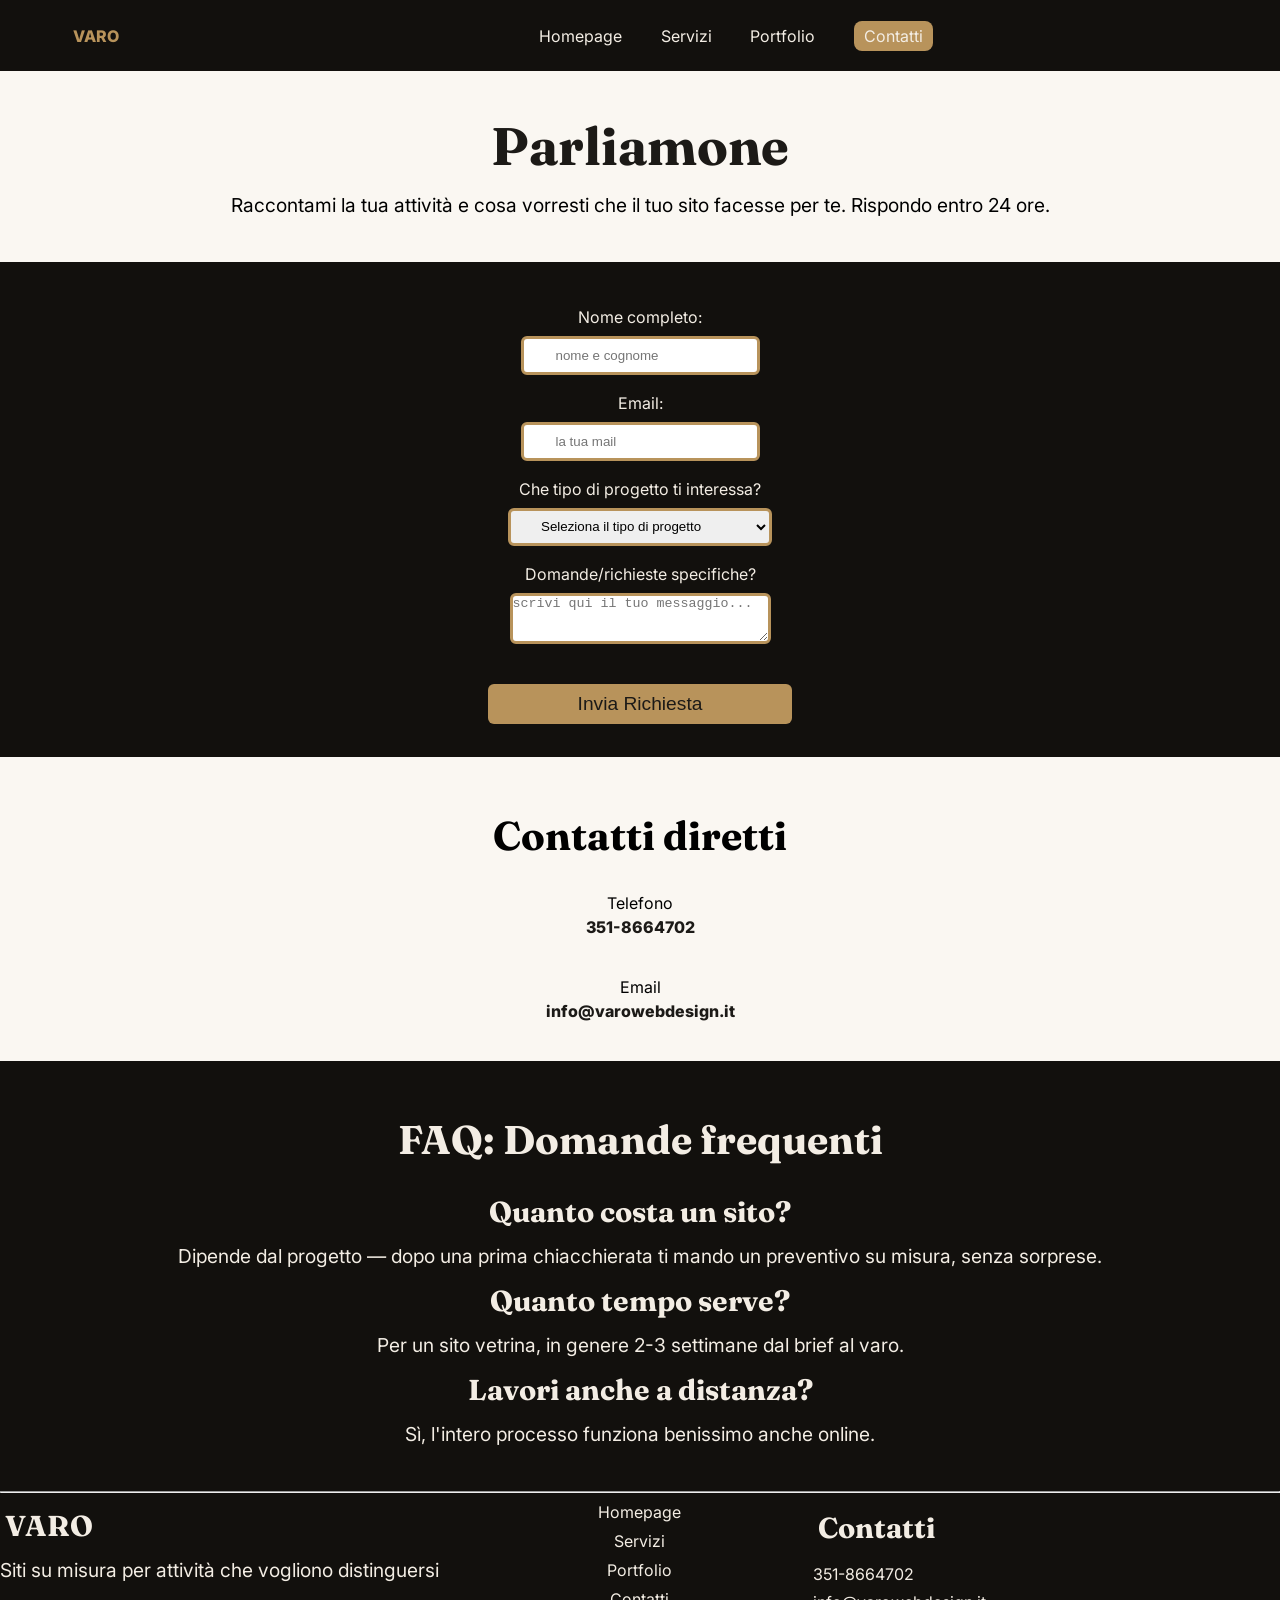
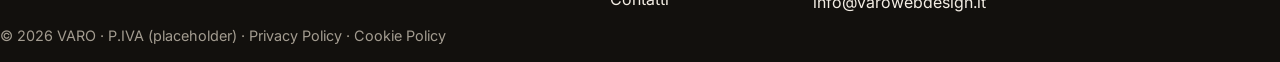
==== contatti.html @ 0bd16f98 "Add files via upload" ====
<!doctype html>
<html lang="it">
  <head>
    <meta charset="UTF-8" />
    <meta name="viewport" content="width=device-width, initial-scale=1.0" />
    <link rel="icon" type="image/png" href="assets/img/varo-favicon.png" />
    <title>Contatti</title>
    <meta
      name="description"
      content="Come contattare VARO per una consulenza gratuita"
    />
    <link rel="stylesheet" href="css/style.css" />

    <link rel="preconnect" href="https://fonts.googleapis.com" />
    <link rel="preconnect" href="https://fonts.gstatic.com" crossorigin />
    <link
      href="https://fonts.googleapis.com/css2?family=Fraunces:ital,opsz,wght@0,9..144,100..900;1,9..144,100..900&display=swap"
      rel="stylesheet"
    />
    <link rel="preconnect" href="https://fonts.googleapis.com" />
    <link rel="preconnect" href="https://fonts.gstatic.com" crossorigin />
    <link
      href="https://fonts.googleapis.com/css2?family=Fraunces:ital,opsz,wght@0,9..144,100..900;1,9..144,100..900&family=Inter:ital,opsz,wght@0,14..32,100..900;1,14..32,100..900&display=swap"
      rel="stylesheet"
    />
  </head>
  <body>
    <header>
      <span class="logo-header">VARO</span>
      <nav>
        <a class="nav-button" href="index.html">Homepage</a>
        <a class="nav-button" href="servizi.html">Servizi</a>
        <a class="nav-button" href="portfolio.html">Portfolio</a>
        <a class="nav-button nav-button-select" href="contatti.html"
          >Contatti</a
        >
      </nav>
    </header>
    <main>
      <section class="titolo">
        <div class="cont-titolo">
          <h1>Parliamone</h1>
          <p class="sottotitolo-contatti">
            Raccontami la tua attività e cosa vorresti che il tuo sito facesse
            per te. Rispondo entro 24 ore.
          </p>
        </div>
      </section>
      <div class="form-container">
        <form>
          <label class="label-nome" for="nome">Nome completo: </label>
          <input
            class="text-input"
            type="text"
            name="nome"
            placeholder="nome e cognome"
            id="nome"
            required
          />
          <label class="label-email" for="email">Email: </label>
          <input
            class="text-input"
            type="email"
            name="email"
            placeholder="la tua mail"
            id="email"
            required
          />
          <label class="label-select" for="select"
            >Che tipo di progetto ti interessa?</label
          >
          <select name="progetto" id="select" required>
            <option value="">Seleziona il tipo di progetto</option>
            <option value="sito-vetrina">Sito Vetrina</option>
            <option value="sistema-prenotazioni">Sistema Prenotazioni</option>
            <option value="manutenzione-aggiornamento">
              Manutenzione & Aggiornamenti
            </option>
            <option value="non-so">Non lo so ancora</option>
          </select>
          <label class="label-domande" for="domande"
            >Domande/richieste specifiche?</label
          >
          <textarea
            id="domande"
            name="domande"
            rows="3"
            cols="30"
            placeholder="scrivi qui il tuo messaggio..."
          ></textarea>
          <button class="bottone-small" id="invia" type="submit">
            Invia Richiesta
          </button>
        </form>
      </div>
      <section class="contatti-diretti">
        <h2>Contatti diretti</h2>
        <div class="contatto-diretto">
          <span>Telefono</span> <br />
          <a class="contatto contatto-chiaro bold" href="tel:+39 35 18664702"
            >351-8664702</a
          >
          <br />
        </div>
        <div class="contatto-diretto">
          <span>Email</span> <br />
          <a
            class="contatto contatto-chiaro bold"
            href="mailto:info@varowebdesign.it"
            >info@varowebdesign.it</a
          >
          <br />
        </div>
      </section>
      <section class="faq">
        <div class="faq-cont">
          <h2>FAQ: Domande frequenti</h2>
          <h3>Quanto costa un sito?</h3>
          <p>
            Dipende dal progetto — dopo una prima chiacchierata ti mando un
            preventivo su misura, senza sorprese.
          </p>
          <h3>Quanto tempo serve?</h3>
          <p>
            Per un sito vetrina, in genere 2-3 settimane dal brief al
            <span>varo</span>.
          </p>
          <h3>Lavori anche a distanza?</h3>
          <p class="last-faq">
            Sì, l'intero processo funziona benissimo anche online.
          </p>
        </div>
      </section>
    </main>

    <hr />

    <footer>
      <div class="footer-item sopra">
        <h3>VARO</h3>
        <p>Siti su misura per attività che vogliono distinguersi</p>
      </div>
      <div class="footer-item sopra ft-nav-container">
        <nav class="footer-nav">
          <a class="ft-nav-element" href="index.html">Homepage</a>
          <a class="ft-nav-element" href="servizi.html">Servizi</a>
          <a class="ft-nav-element" href="portfolio.html">Portfolio</a>
          <a class="ft-nav-element" href="contatti.html">Contatti</a>
        </nav>
      </div>
      <div class="footer-item sopra ft-nav-container">
        <h3>Contatti</h3>
        <a class="contatto" href="tel:+39 35 18664702">351-8664702</a>
        <a class="contatto" href="mailto:info@varowebdesign.it"
          >info@varowebdesign.it</a>
      </div>
      <div class="footer-item sotto">
        <p class="small">
          © 2026 VARO · P.IVA (placeholder) · <a>Privacy Policy</a> ·
          <a>Cookie Policy</a>
        </p>
      </div>
    </footer>
  </body>
</html>
---- css/style.css ----
/*-----RESET COMPLETO-----*/

* {
	box-sizing: border-box;
	padding: 0px;
	margin: 0px;
}

/*-----VARIABILI e FONT-----*/

:root {
	--sfondo-scuro: #12100d;
	--sfondo-chiaro: #faf7f2;
	--testo-chiaro: #f3ede4;
	--testo-scuro: #1c1a17;
	--accento: #b8935b;
	--testo-small: #a39c90;
	--dim-h1: 3.3rem;
	--dim-h2: 2.5rem;
	--dim-h3: 1.8rem;
	--dim-p: 1.2rem;
	--dim-small: 0.9rem;
}

body {
	font-family: 'Inter', sans-serif;
}

main {
	text-align: center;
}

section {
	padding-bottom: 2vh;
}

h1,
h2,
h3 {
	font-family: 'Fraunces', serif;
	padding: 15px 5px;
}

/*-----STILE HEADER-----*/

header {
	background-color: var(--sfondo-scuro);
	color: var(--testo-chiaro);
	min-height: 5vh;
	display: grid;
	grid-template-columns: 15vw 1fr;
	position: sticky;
	top: 0;
}

.logo-header {
	font-weight: 800;
	color: var(--accento);
	display: flex;
	justify-content: center;
	align-items: center;
	padding: 2vw;
}

nav {
	display: flex;
	justify-content: center;
	align-items: center;
	gap: 3vw;
}

.nav-button {
	display: block;
	text-decoration: none;
	color: var(--testo-chiaro);
	font-size: medium;
	transition: all 0.3s ease;
}

.nav-button-select {
	background-color: var(--accento);
	border-radius: 8px;
	padding: 5px 10px;
}

.nav-button:hover {
	transform: scale(1.2);
	transform-origin: center center;
}

/*-----STILE FOOTER-----*/

footer {
	background-color: var(--sfondo-scuro);
	color: var(--testo-chiaro);
	display: grid;
	grid-template-columns: 1fr 0.7fr 1fr;
	grid-template-rows: 1fr 3vh;
	grid-template-areas:
		'sopra sopra sopra'
		'sotto sotto sotto';
	gap: 1vh;
}

.ft-nav-container{
	display:flex;
	flex-direction: column;
	justify-content: center;
}

.footer-nav {
	display: flex;
	flex-direction: column;
	justify-content: center;
	gap: 1vh;
	margin: 1vh 0;
}

.ft-nav-element{
	text-decoration: none;
	color: var(--testo-chiaro);
	transition: all 0.3s ease;
}

.ft-nav-element:hover {
	transform: scale(1.2);
	transform-origin: center center;
}

.sotto {
	background-color: var(--sfondo-scuro);
	min-height: 35px;
	grid-area: sotto;
}

.contatto{
	display: inline-block;
	text-decoration: none;
	color: var(--testo-chiaro);
	padding: 4px 0;
}

/*-----STILE GENERALE-----*/

.small {
	font-size: var(--dim-small);
	color: var(--testo-small);
	text-decoration: none;
}

p {
	font-size: var(--dim-p);
}

li{
	font-size: var(--dim-p);
}

h1 {
	font-size: var(--dim-h1);
	color: var(--testo-scuro)
}

h2 {
	padding-top: 6vh;
	font-size: var(--dim-h2);
	
}

.titolo-accento {
	color: var(--accento);
}

h3 {
	font-size: var(--dim-h3);
	
}

.bold{
	font-weight: 800;
}

.bottone {
	background-color: var(--accento);
	color: var(--testo-scuro);
	border-radius: 6px;
	border: none;
	padding: 2vh 14vw;
	margin: 2.5vh;
	font-size: var(--dim-p);
	transition: all 0.4s ease;
}

.bottone-small {
	background-color: var(--accento);
	color: var(--testo-scuro);
	border-radius: 6px;
	border: none;
	padding: 1vh 7vw;
	margin: 2.5vh;
	font-size: var(--dim-p);
	transition: all 0.4s ease;
}

.bottone-small:hover{
	transform: scale(1.2);
}

.bottone:hover {
	transform: scale(1.15);
}

.bottone-grosso {
	background-color: var(--accento);
	color: var(--testo-scuro);
	border-radius: 12px;
	border: none;
	padding: 25px 40px;
	margin: 25px;
	font-size: 1.5rem;
	transition: all 0.3s ease;
}

.bottone-grosso:hover {
	transform: scale(1.2);
}

/*-----STILE PER SEZIONE-----*/

/*STILE HERO*/

.hero {
	display: flex;
	flex-direction: column;
	align-items: center;
	background-color: var(--sfondo-chiaro);
}

.abbordo {
	max-width: 70vw;
	display: flex;
	flex-direction: column;
	gap: 0.5vh;
}

.titolone{
	padding-top: 18vh;
}

.sottotitolone{
	line-height: 1.4;
	padding-top: 1.2rem;
}

.hero-progetti{
	margin-bottom: 18vh;
}

/*STILE PERCHÉ VARO*/

.perché-varo {
	color: var(--testo-chiaro);
	background-color: var(--sfondo-scuro);
}

.why-blocco{
	display: block;
	padding: 2.5vh;
}

/*STILE COSA FACCIO*/

.cosa-faccio {
	background-color: var(--sfondo-chiaro);
}

.cards {
	max-width: 90vw;
	margin: 0 auto;
	display: grid;
	grid-template-columns: repeat(auto-fit, minmax(300px, 1fr));
	gap: 40px;
}

.card {
	max-width: 60vw;
	padding-bottom: 5px;
	border: 2px solid;
	border-radius: 12px;
	overflow: hidden;
	min-height: 30vh;
	background-color: var(--sfondo-scuro);
	color: var(--testo-chiaro);
	margin: 10px auto;
	transition: all 0.3s ease-out;
}

.card:hover{
	transform: scale(1.1)
}

.card-img {
	display: block;
	max-width: 100%;
	object-fit: contain;
}

/*STILE ALCUNI LAVORI*/

.portfolio-teaser {
	color: var(--testo-chiaro);
	background-color: var(--sfondo-scuro);
}

.cards-teaser{
	display: flex;
	justify-content: space-around;
	margin: 4vh 0;
}

.card-teaser{
	width: 40vw;
	border: 4px solid var(--accento);
	border-radius: 8px;
}

.img-card-teaser{
	width:100%;
}

/*STILE HOMEPAGE CTA*/

.homepage-cta {
	color: var(--testo-scuro);
	background-color: var(--sfondo-chiaro);
}

/*TITOLO SERVIZI*/

.titolo{
	display: flex;
	flex-direction: column;
	justify-content: center;
	align-items: center;
	background-color: var(--sfondo-chiaro);
}

.titolone-servizi{
	max-width: 80vw;
}

/*BLOCCHI VETRINA, PRENOTAZIONI E MANUTENZIONE*/

.blocco-primo{
	display: flex;
	flex-direction: column;
	justify-content: center;
	align-items: center;
	background-color: var(--sfondo-scuro);
	color: var(--testo-chiaro);
}
.blocco-secondo{
	display: flex;
	flex-direction: column;
	justify-content: center;
	align-items: center;
	background-color: var(--sfondo-chiaro);
	color: var(--testo-scuro);
}
.blocco-terzo{
	display: flex;
	flex-direction: column;
	justify-content: center;
	align-items: center;
	background-color: var(--sfondo-scuro);
	color: var(--testo-chiaro);
}

.sottotitolo-servizio{
	margin: 0 10px;
}

.descrizione{
	display: inline-block;
	padding: 2vh;
}

.span-servizi{
	font-weight: 800;
	color: var(--accento);
	font-size: 1.25rem;
}

.cont-img-servizio{
	width: 80vw;
	border: 2px solid var(--accento);
	border-radius: 12px;
}

.img-servizio{
	display: block;
	object-fit: contain;
	width: 100%;
	border-radius: 12px;
}

/*SISTEMAZIONE CTA SERVIZI*/

.servizi-cta{
	background-color: var(--sfondo-scuro);
	color: var(--testo-chiaro);
}

.bottone-chiaro{
	color:var(--testo-chiaro);
}

/*PAGINA PORTFOLIO*/

/*TITOLO*/

.titolone-portfolio{
	margin: 2vh 0;
}

.sottotitolo-portfolio{
	max-width: 90vw;
	margin-bottom: 3vh;
}

/*PROGETTI PORTFOLIO*/

.progetto{
	display: flex;
	flex-direction: column;
	justify-content: center;
	align-items: center;
	background-color: var(--sfondo-scuro);
	color: var(--testo-chiaro)
}

.cont-img-portfolio{
	margin: 3vh 0;
	max-width: 80vw;
	border: 3px solid var(--accento);
	border-radius: 6px;
}

.img-portfolio{
	display: block;
	width:100%;
	border-radius: 2px;
}

.p-portfolio{
	margin: 1vh 4vw;
}

/*CONTATTI*/

.contatti-diretti{
	background-color: var(--sfondo-chiaro);
}

.contatto-chiaro{
	color:var(--testo-scuro)
}

.contatto-diretto{
	display: block;
	padding: 2vh 0;
}
 
.form-container{
	background-color: var(--sfondo-scuro);
	min-height: 55vh;;
}

.cont-titolo{
	padding: 3vh 0;
}

.sottotitolo-contatti{
	max-width: 80vw;
}

form{
	display: flex;
	flex-direction: column;
	justify-content: center;
	align-items: center;
	gap: 1vh;
	background-color: var(--sfondo-scuro);
	color: var(--testo-chiaro)
}

.label-nome{
	display: block;
	margin-top: 5vh;
}

#nome{
	margin-bottom: 1vh;
}

.label-email{
	display: block;
}

#email{
	margin-bottom: 1vh;
}

.label-select{
	display: block;
}

#select{
	margin-bottom: 1vh;
	padding: 0.8vh 2vw;
	border: 3px solid var(--accento);
	border-radius: 6px;
}

.label-domande{
	display: block;
}

#domande{
	display: block;
	resize: vertical;
	margin-bottom: 1vh;
	border: 3px solid var(--accento);
	border-radius: 6px;
}

.text-input{
	padding: 1vh 2.5vw;
	border: 3px solid var(--accento);
	border-radius: 6px;
	transition:all 0.3s ease;
}

.text-input:focus:valid{
	border-color: green;
}

.text-input:focus:invalid{
	border-color:rgb(183, 3, 3);
}

/*SEZIONE FAQ*/

.faq{
	background-color: var(--sfondo-scuro);
	color: var(--testo-chiaro);
	display: flex;
	flex-direction: column;
	justify-content: center;
	align-items: center;
}

.faq-cont{
	max-width: 90vw;
}

.last-faq{
	padding-bottom: 3vh;
}

@media (min-width: 992px){
	.cont-img-portfolio{
		max-width: 40vw;
	}
	
	.cont-img-servizio{
		max-width: 40vw;
	}
}
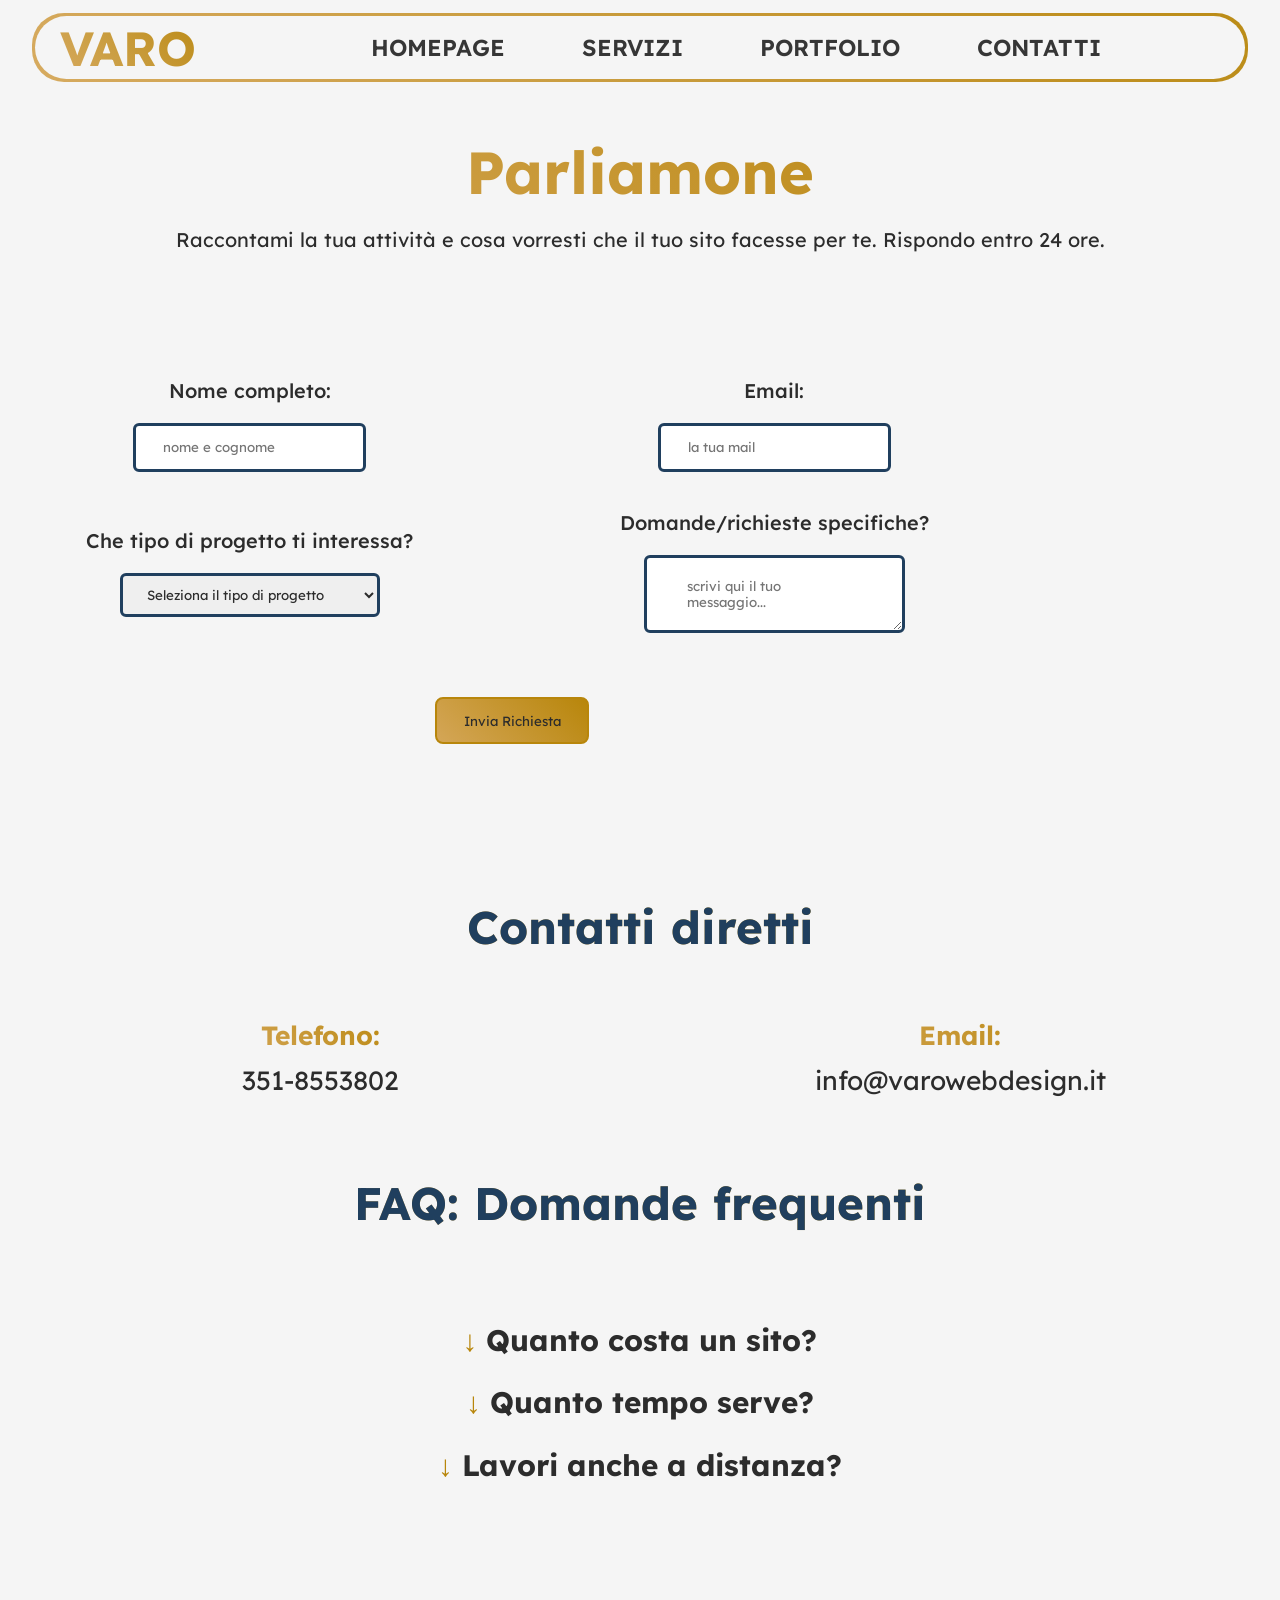
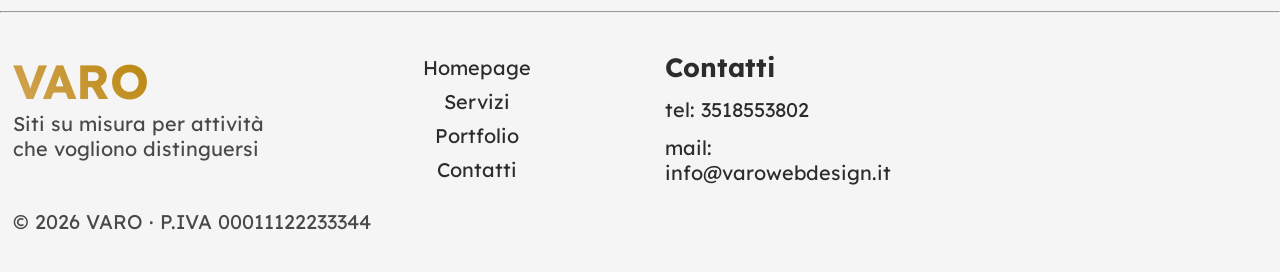
==== commit 322b8c46: "Add files via upload" ====
--- a/contatti.html
+++ b/contatti.html
@@ -3,162 +3,134 @@
   <head>
     <meta charset="UTF-8" />
     <meta name="viewport" content="width=device-width, initial-scale=1.0" />
-    <link rel="icon" type="image/png" href="assets/img/varo-favicon.png" />
-    <title>Contatti</title>
+    <title>VARO WebDesign</title>
     <meta
       name="description"
-      content="Come contattare VARO per una consulenza gratuita"
+      content="Siti su misura per attività che vogliono distinguersi"
     />
+    <link rel="icon" type="image/png" href="assets/img/logo-varo-favicon.png" />
+
     <link rel="stylesheet" href="css/style.css" />
-
-    <link rel="preconnect" href="https://fonts.googleapis.com" />
-    <link rel="preconnect" href="https://fonts.gstatic.com" crossorigin />
-    <link
-      href="https://fonts.googleapis.com/css2?family=Fraunces:ital,opsz,wght@0,9..144,100..900;1,9..144,100..900&display=swap"
-      rel="stylesheet"
-    />
-    <link rel="preconnect" href="https://fonts.googleapis.com" />
-    <link rel="preconnect" href="https://fonts.gstatic.com" crossorigin />
-    <link
-      href="https://fonts.googleapis.com/css2?family=Fraunces:ital,opsz,wght@0,9..144,100..900;1,9..144,100..900&family=Inter:ital,opsz,wght@0,14..32,100..900;1,14..32,100..900&display=swap"
-      rel="stylesheet"
-    />
   </head>
   <body>
     <header>
-      <span class="logo-header">VARO</span>
+      <div class="hd-logo mobile-hidden">
+        <span class="logo">VARO</span>
+      </div>
       <nav>
-        <a class="nav-button" href="index.html">Homepage</a>
-        <a class="nav-button" href="servizi.html">Servizi</a>
-        <a class="nav-button" href="portfolio.html">Portfolio</a>
-        <a class="nav-button nav-button-select" href="contatti.html"
-          >Contatti</a
-        >
+        <ul class="hd-nav">
+          <li class="hd-nav-items mobile-hidden">
+            <a href="index.html">HOMEPAGE</a>
+          </li>
+          <li class="hd-nav-items"><a href="servizi.html">SERVIZI</a></li>
+          <li class="hd-nav-items"><a href="portfolio.html">PORTFOLIO</a></li>
+          <li class="hd-nav-items"><a href="contatti.html">CONTATTI</a></li>
+        </ul>
       </nav>
     </header>
     <main>
-      <section class="titolo">
-        <div class="cont-titolo">
+      <section class="hero-contatti">
+        <div>
           <h1>Parliamone</h1>
-          <p class="sottotitolo-contatti">
+          <p>
             Raccontami la tua attività e cosa vorresti che il tuo sito facesse
             per te. Rispondo entro 24 ore.
           </p>
         </div>
       </section>
-      <div class="form-container">
+      <section class="form">
         <form>
-          <label class="label-nome" for="nome">Nome completo: </label>
-          <input
-            class="text-input"
-            type="text"
-            name="nome"
-            placeholder="nome e cognome"
-            id="nome"
-            required
-          />
-          <label class="label-email" for="email">Email: </label>
-          <input
-            class="text-input"
-            type="email"
-            name="email"
-            placeholder="la tua mail"
-            id="email"
-            required
-          />
-          <label class="label-select" for="select"
-            >Che tipo di progetto ti interessa?</label
-          >
-          <select name="progetto" id="select" required>
-            <option value="">Seleziona il tipo di progetto</option>
-            <option value="sito-vetrina">Sito Vetrina</option>
-            <option value="sistema-prenotazioni">Sistema Prenotazioni</option>
-            <option value="manutenzione-aggiornamento">
-              Manutenzione & Aggiornamenti
-            </option>
-            <option value="non-so">Non lo so ancora</option>
-          </select>
-          <label class="label-domande" for="domande"
-            >Domande/richieste specifiche?</label
-          >
-          <textarea
-            id="domande"
-            name="domande"
-            rows="3"
-            cols="30"
-            placeholder="scrivi qui il tuo messaggio..."
-          ></textarea>
-          <button class="bottone-small" id="invia" type="submit">
-            Invia Richiesta
-          </button>
+          <div>
+            <label for="name">Nome completo:</label> <br />
+            <input type="text" name="name" placeholder="nome e cognome" id="name" /> <br />
+          </div>
+          <div>
+            <label for="email">Email:</label> <br />
+            <input type="email" name="email" placeholder="la tua mail" id="email" /> <br />
+          </div>
+          <div>
+            <label for="tipo-progetto"
+              >Che tipo di progetto ti interessa?</label
+            >
+            <br />
+            <select name="tipo-progetto" id="tipo-progetto">
+              <br />
+              <option value="">Seleziona il tipo di progetto</option>
+              <option value="sito vetrina">Sito Vetrina</option>
+              <option value="sistema prenotazioni">Sistema Prenotazioni</option>
+              <option value="manutenzione">Manutenzione/Aggiornamenti</option>
+              <option value="non so">Non lo so ancora</option>
+            </select>
+          </div>
+          <div>
+            <label for="messaggio">Domande/richieste specifiche?</label> <br />
+            <textarea
+              name="messaggio"
+              id="messaggio"
+              placeholder="scrivi qui il tuo messaggio..."
+            ></textarea>
+            <br />
+          </div>
+          <button class="form-button" type="submit">Invia Richiesta</button>
         </form>
-      </div>
+      </section>
       <section class="contatti-diretti">
-        <h2>Contatti diretti</h2>
-        <div class="contatto-diretto">
-          <span>Telefono</span> <br />
-          <a class="contatto contatto-chiaro bold" href="tel:+39 35 18664702"
-            >351-8664702</a
-          >
-          <br />
+        <h2 class="blue">Contatti diretti</h2>
+        <div>
+        <div>
+          <h3>Telefono:</h3>
+          <a href="tel:3518553802">351-8553802</a>
         </div>
-        <div class="contatto-diretto">
-          <span>Email</span> <br />
-          <a
-            class="contatto contatto-chiaro bold"
-            href="mailto:info@varowebdesign.it"
-            >info@varowebdesign.it</a
-          >
-          <br />
+        <div>
+          <h3>Email:</h3>
+          <a href="mailto:info@varowebdesign.it">info@varowebdesign.it</a>
+        </div>
         </div>
       </section>
       <section class="faq">
-        <div class="faq-cont">
-          <h2>FAQ: Domande frequenti</h2>
-          <h3>Quanto costa un sito?</h3>
+        <h2>FAQ: Domande frequenti</h2>
+        <details>
+          <summary>Quanto costa un sito?</summary>
           <p>
-            Dipende dal progetto — dopo una prima chiacchierata ti mando un
-            preventivo su misura, senza sorprese.
+            Dipende dal progetto - dopo una prima chiacchierata ti mando un
+            preventivo su misura, senza sorprese
           </p>
-          <h3>Quanto tempo serve?</h3>
+        </details>
+        <details>
+          <summary>Quanto tempo serve?</summary>
+          <p>Per un sito vetrina, in genere 1-2 settimane dal brief al varo</p>
+        </details>
+        <details>
+          <summary>Lavori anche a distanza?</summary>
           <p>
-            Per un sito vetrina, in genere 2-3 settimane dal brief al
-            <span>varo</span>.
+            Si, l'intero processo funziona benissimo anche completamente online
           </p>
-          <h3>Lavori anche a distanza?</h3>
-          <p class="last-faq">
-            Sì, l'intero processo funziona benissimo anche online.
-          </p>
-        </div>
+        </details>
       </section>
     </main>
 
     <hr />
 
     <footer>
-      <div class="footer-item sopra">
-        <h3>VARO</h3>
+      <div class="ft-nome">
+        <span class="logo">VARO</span>
         <p>Siti su misura per attività che vogliono distinguersi</p>
       </div>
-      <div class="footer-item sopra ft-nav-container">
-        <nav class="footer-nav">
-          <a class="ft-nav-element" href="index.html">Homepage</a>
-          <a class="ft-nav-element" href="servizi.html">Servizi</a>
-          <a class="ft-nav-element" href="portfolio.html">Portfolio</a>
-          <a class="ft-nav-element" href="contatti.html">Contatti</a>
-        </nav>
+      <nav class="ft-nav">
+        <ul class="ft-nav">
+          <li class="ft-nav-items"><a href="index.html">Homepage</a></li>
+          <li class="ft-nav-items"><a href="servizi.html">Servizi</a></li>
+          <li class="ft-nav-items"><a href="portfolio.html">Portfolio</a></li>
+          <li class="ft-nav-items"><a href="contatti.html">Contatti</a></li>
+        </ul>
+      </nav>
+      <div class="ft-contatti">
+        <h3>Contatti</h3>
+        <a href="tel:+393518553802">tel: 3518553802</a>
+        <a href="mailto:info@varowebdesign.it">mail: info@varowebdesign.it</a>
       </div>
-      <div class="footer-item sopra ft-nav-container">
-        <h3>Contatti</h3>
-        <a class="contatto" href="tel:+39 35 18664702">351-8664702</a>
-        <a class="contatto" href="mailto:info@varowebdesign.it"
-          >info@varowebdesign.it</a>
-      </div>
-      <div class="footer-item sotto">
-        <p class="small">
-          © 2026 VARO · P.IVA (placeholder) · <a>Privacy Policy</a> ·
-          <a>Cookie Policy</a>
-        </p>
+      <div class="copyright">
+        <p>© 2026 VARO · P.IVA 00011122233344</p>
       </div>
     </footer>
   </body>
--- a/css/style.css
+++ b/css/style.css
@@ -1,579 +1,1084 @@
-/*-----RESET COMPLETO-----*/
-
-* {
-	box-sizing: border-box;
-	padding: 0px;
-	margin: 0px;
-}
-
-/*-----VARIABILI e FONT-----*/
-
-:root {
-	--sfondo-scuro: #12100d;
-	--sfondo-chiaro: #faf7f2;
-	--testo-chiaro: #f3ede4;
-	--testo-scuro: #1c1a17;
-	--accento: #b8935b;
-	--testo-small: #a39c90;
-	--dim-h1: 3.3rem;
-	--dim-h2: 2.5rem;
-	--dim-h3: 1.8rem;
-	--dim-p: 1.2rem;
-	--dim-small: 0.9rem;
-}
-
-body {
-	font-family: 'Inter', sans-serif;
-}
-
-main {
-	text-align: center;
-}
-
-section {
-	padding-bottom: 2vh;
-}
-
-h1,
-h2,
-h3 {
-	font-family: 'Fraunces', serif;
-	padding: 15px 5px;
-}
-
-/*-----STILE HEADER-----*/
-
-header {
-	background-color: var(--sfondo-scuro);
-	color: var(--testo-chiaro);
-	min-height: 5vh;
-	display: grid;
-	grid-template-columns: 15vw 1fr;
-	position: sticky;
-	top: 0;
-}
-
-.logo-header {
-	font-weight: 800;
-	color: var(--accento);
-	display: flex;
-	justify-content: center;
-	align-items: center;
-	padding: 2vw;
-}
-
-nav {
-	display: flex;
-	justify-content: center;
-	align-items: center;
-	gap: 3vw;
-}
-
-.nav-button {
-	display: block;
-	text-decoration: none;
-	color: var(--testo-chiaro);
-	font-size: medium;
-	transition: all 0.3s ease;
-}
-
-.nav-button-select {
-	background-color: var(--accento);
-	border-radius: 8px;
-	padding: 5px 10px;
-}
-
-.nav-button:hover {
-	transform: scale(1.2);
-	transform-origin: center center;
-}
-
-/*-----STILE FOOTER-----*/
-
-footer {
-	background-color: var(--sfondo-scuro);
-	color: var(--testo-chiaro);
-	display: grid;
-	grid-template-columns: 1fr 0.7fr 1fr;
-	grid-template-rows: 1fr 3vh;
-	grid-template-areas:
-		'sopra sopra sopra'
-		'sotto sotto sotto';
-	gap: 1vh;
-}
-
-.ft-nav-container{
-	display:flex;
-	flex-direction: column;
-	justify-content: center;
-}
-
-.footer-nav {
-	display: flex;
-	flex-direction: column;
-	justify-content: center;
-	gap: 1vh;
-	margin: 1vh 0;
-}
-
-.ft-nav-element{
-	text-decoration: none;
-	color: var(--testo-chiaro);
-	transition: all 0.3s ease;
-}
-
-.ft-nav-element:hover {
-	transform: scale(1.2);
-	transform-origin: center center;
-}
-
-.sotto {
-	background-color: var(--sfondo-scuro);
-	min-height: 35px;
-	grid-area: sotto;
-}
-
-.contatto{
-	display: inline-block;
-	text-decoration: none;
-	color: var(--testo-chiaro);
-	padding: 4px 0;
-}
-
-/*-----STILE GENERALE-----*/
-
-.small {
-	font-size: var(--dim-small);
-	color: var(--testo-small);
-	text-decoration: none;
-}
-
-p {
-	font-size: var(--dim-p);
-}
-
-li{
-	font-size: var(--dim-p);
-}
-
-h1 {
-	font-size: var(--dim-h1);
-	color: var(--testo-scuro)
-}
-
-h2 {
-	padding-top: 6vh;
-	font-size: var(--dim-h2);
-	
-}
-
-.titolo-accento {
-	color: var(--accento);
-}
-
-h3 {
-	font-size: var(--dim-h3);
-	
-}
-
-.bold{
-	font-weight: 800;
-}
-
-.bottone {
-	background-color: var(--accento);
-	color: var(--testo-scuro);
-	border-radius: 6px;
-	border: none;
-	padding: 2vh 14vw;
-	margin: 2.5vh;
-	font-size: var(--dim-p);
-	transition: all 0.4s ease;
-}
-
-.bottone-small {
-	background-color: var(--accento);
-	color: var(--testo-scuro);
-	border-radius: 6px;
-	border: none;
-	padding: 1vh 7vw;
-	margin: 2.5vh;
-	font-size: var(--dim-p);
-	transition: all 0.4s ease;
-}
-
-.bottone-small:hover{
-	transform: scale(1.2);
-}
-
-.bottone:hover {
-	transform: scale(1.15);
-}
-
-.bottone-grosso {
-	background-color: var(--accento);
-	color: var(--testo-scuro);
-	border-radius: 12px;
-	border: none;
-	padding: 25px 40px;
-	margin: 25px;
-	font-size: 1.5rem;
-	transition: all 0.3s ease;
-}
-
-.bottone-grosso:hover {
-	transform: scale(1.2);
-}
-
-/*-----STILE PER SEZIONE-----*/
-
-/*STILE HERO*/
-
-.hero {
-	display: flex;
-	flex-direction: column;
-	align-items: center;
-	background-color: var(--sfondo-chiaro);
-}
-
-.abbordo {
-	max-width: 70vw;
-	display: flex;
-	flex-direction: column;
-	gap: 0.5vh;
-}
-
-.titolone{
-	padding-top: 18vh;
-}
-
-.sottotitolone{
-	line-height: 1.4;
-	padding-top: 1.2rem;
-}
-
-.hero-progetti{
-	margin-bottom: 18vh;
-}
-
-/*STILE PERCHÉ VARO*/
-
-.perché-varo {
-	color: var(--testo-chiaro);
-	background-color: var(--sfondo-scuro);
-}
-
-.why-blocco{
-	display: block;
-	padding: 2.5vh;
-}
-
-/*STILE COSA FACCIO*/
-
-.cosa-faccio {
-	background-color: var(--sfondo-chiaro);
-}
-
-.cards {
-	max-width: 90vw;
-	margin: 0 auto;
-	display: grid;
-	grid-template-columns: repeat(auto-fit, minmax(300px, 1fr));
-	gap: 40px;
-}
-
-.card {
-	max-width: 60vw;
-	padding-bottom: 5px;
-	border: 2px solid;
-	border-radius: 12px;
-	overflow: hidden;
-	min-height: 30vh;
-	background-color: var(--sfondo-scuro);
-	color: var(--testo-chiaro);
-	margin: 10px auto;
-	transition: all 0.3s ease-out;
-}
-
-.card:hover{
-	transform: scale(1.1)
-}
-
-.card-img {
-	display: block;
-	max-width: 100%;
-	object-fit: contain;
-}
-
-/*STILE ALCUNI LAVORI*/
-
-.portfolio-teaser {
-	color: var(--testo-chiaro);
-	background-color: var(--sfondo-scuro);
-}
-
-.cards-teaser{
-	display: flex;
-	justify-content: space-around;
-	margin: 4vh 0;
-}
-
-.card-teaser{
-	width: 40vw;
-	border: 4px solid var(--accento);
-	border-radius: 8px;
-}
-
-.img-card-teaser{
-	width:100%;
-}
-
-/*STILE HOMEPAGE CTA*/
-
-.homepage-cta {
-	color: var(--testo-scuro);
-	background-color: var(--sfondo-chiaro);
-}
-
-/*TITOLO SERVIZI*/
-
-.titolo{
-	display: flex;
-	flex-direction: column;
-	justify-content: center;
-	align-items: center;
-	background-color: var(--sfondo-chiaro);
-}
-
-.titolone-servizi{
-	max-width: 80vw;
-}
-
-/*BLOCCHI VETRINA, PRENOTAZIONI E MANUTENZIONE*/
-
-.blocco-primo{
-	display: flex;
-	flex-direction: column;
-	justify-content: center;
-	align-items: center;
-	background-color: var(--sfondo-scuro);
-	color: var(--testo-chiaro);
-}
-.blocco-secondo{
-	display: flex;
-	flex-direction: column;
-	justify-content: center;
-	align-items: center;
-	background-color: var(--sfondo-chiaro);
-	color: var(--testo-scuro);
-}
-.blocco-terzo{
-	display: flex;
-	flex-direction: column;
-	justify-content: center;
-	align-items: center;
-	background-color: var(--sfondo-scuro);
-	color: var(--testo-chiaro);
-}
-
-.sottotitolo-servizio{
-	margin: 0 10px;
-}
-
-.descrizione{
-	display: inline-block;
-	padding: 2vh;
-}
-
-.span-servizi{
-	font-weight: 800;
-	color: var(--accento);
-	font-size: 1.25rem;
-}
-
-.cont-img-servizio{
-	width: 80vw;
-	border: 2px solid var(--accento);
-	border-radius: 12px;
-}
-
-.img-servizio{
-	display: block;
-	object-fit: contain;
-	width: 100%;
-	border-radius: 12px;
-}
-
-/*SISTEMAZIONE CTA SERVIZI*/
-
-.servizi-cta{
-	background-color: var(--sfondo-scuro);
-	color: var(--testo-chiaro);
-}
-
-.bottone-chiaro{
-	color:var(--testo-chiaro);
-}
-
-/*PAGINA PORTFOLIO*/
-
-/*TITOLO*/
-
-.titolone-portfolio{
-	margin: 2vh 0;
-}
-
-.sottotitolo-portfolio{
-	max-width: 90vw;
-	margin-bottom: 3vh;
-}
-
-/*PROGETTI PORTFOLIO*/
-
-.progetto{
-	display: flex;
-	flex-direction: column;
-	justify-content: center;
-	align-items: center;
-	background-color: var(--sfondo-scuro);
-	color: var(--testo-chiaro)
-}
-
-.cont-img-portfolio{
-	margin: 3vh 0;
-	max-width: 80vw;
-	border: 3px solid var(--accento);
-	border-radius: 6px;
-}
-
-.img-portfolio{
-	display: block;
-	width:100%;
-	border-radius: 2px;
-}
-
-.p-portfolio{
-	margin: 1vh 4vw;
-}
-
-/*CONTATTI*/
-
-.contatti-diretti{
-	background-color: var(--sfondo-chiaro);
-}
-
-.contatto-chiaro{
-	color:var(--testo-scuro)
-}
-
-.contatto-diretto{
-	display: block;
-	padding: 2vh 0;
-}
- 
-.form-container{
-	background-color: var(--sfondo-scuro);
-	min-height: 55vh;;
-}
-
-.cont-titolo{
-	padding: 3vh 0;
-}
-
-.sottotitolo-contatti{
-	max-width: 80vw;
-}
-
-form{
-	display: flex;
-	flex-direction: column;
-	justify-content: center;
-	align-items: center;
-	gap: 1vh;
-	background-color: var(--sfondo-scuro);
-	color: var(--testo-chiaro)
-}
-
-.label-nome{
-	display: block;
-	margin-top: 5vh;
-}
-
-#nome{
-	margin-bottom: 1vh;
-}
-
-.label-email{
-	display: block;
-}
-
-#email{
-	margin-bottom: 1vh;
-}
-
-.label-select{
-	display: block;
-}
-
-#select{
-	margin-bottom: 1vh;
-	padding: 0.8vh 2vw;
-	border: 3px solid var(--accento);
-	border-radius: 6px;
-}
-
-.label-domande{
-	display: block;
-}
-
-#domande{
-	display: block;
-	resize: vertical;
-	margin-bottom: 1vh;
-	border: 3px solid var(--accento);
-	border-radius: 6px;
-}
-
-.text-input{
-	padding: 1vh 2.5vw;
-	border: 3px solid var(--accento);
-	border-radius: 6px;
-	transition:all 0.3s ease;
-}
-
-.text-input:focus:valid{
-	border-color: green;
-}
-
-.text-input:focus:invalid{
-	border-color:rgb(183, 3, 3);
-}
-
-/*SEZIONE FAQ*/
-
-.faq{
-	background-color: var(--sfondo-scuro);
-	color: var(--testo-chiaro);
-	display: flex;
-	flex-direction: column;
-	justify-content: center;
-	align-items: center;
-}
-
-.faq-cont{
-	max-width: 90vw;
-}
-
-.last-faq{
-	padding-bottom: 3vh;
-}
-
-@media (min-width: 992px){
-	.cont-img-portfolio{
-		max-width: 40vw;
-	}
-	
-	.cont-img-servizio{
-		max-width: 40vw;
-	}
+/*VARIABILI*/
+
+:root{
+    --chiaro: whitesmoke;
+    --blu: #203F5E;
+    --scuro: #2c2c2c;
+    --accento-gr: linear-gradient(45deg, #D4A657, #B8860B);
+    --blu-gr: linear-gradient(to right, #96B3C7, #497295);
+
+    --spazio-s: 0.5rem;
+    --spazio-m: 2rem;
+    --spazio-l: 4rem;
+    --spazio-xl: 6rem;
+
+    --radius: 2rem;
+    --font-p: clamp(0.75rem, 1rem + 0.3vw, 1.5rem);
+    --font-h3: clamp(1rem, 1.25rem + 0.5vw, 2.5rem);
+    --font-h2: clamp(1.5rem, 2.25rem + 0.75vw, 4rem);
+    --font-h1: clamp(1.75rem, 2.75rem + 1.2vw, 5rem)
+}
+
+@font-face {
+    font-family: 'Lexend';
+    src: url(../assets/fonts/Lexend-VariableFont_wght.ttf);
+}
+
+body{
+    font-family: 'Lexend', sans-serif;
+    background-color: var(--chiaro);
+}
+
+/*RESET*/
+
+*, *::after *::before{
+    box-sizing: border-box;
+}
+
+*{
+    box-sizing: border-box;
+    color: var(--scuro);
+    margin: 0;
+    padding: 0;
+}
+
+/*REGOLE BASE GENERALI*/
+
+main{
+    width: 100%;
+}
+
+h1{
+    font-size: var(--font-h1);
+    color: var(--chiaro);
+}
+
+h2{
+    text-align: center;
+    font-size: var(--font-h2);
+    color: transparent;
+    background: var(--accento-gr);
+    background-clip: text;
+    padding: max(5vw, 2rem);
+}
+
+h3{
+    font-size: var(--font-h3);
+}
+
+p{
+    font-size: var(--font-p);
+}
+
+li{
+    font-size: var(--font-p);
+}
+
+a{
+    font-size: var(--font-p);
+    color: var(--scuro);
+    text-decoration: none;
+}
+
+.button{
+    display: inline-block;
+    padding: max(1rem, 1.5vw) max(1.5rem, 2.25vw);
+    background-color: var(--chiaro);
+    border: 1px solid var(--scuro);
+    border-radius: var(--radius);
+    position: relative;
+    z-index: 0;
+    transition: all 0.4s ease;
+    margin-right: 1vw;
+}
+
+.button-blue::after{
+    content: '';
+    position: absolute;
+    inset: 0px;
+    background: var(--blu-gr);
+    border-radius: var(--radius);
+    opacity: 100%;
+    transition: all 0.4s ease;
+    z-index: -1;
+}
+.button-gold::after{
+    content: '';
+    position: absolute;
+    inset: 0px;
+    background: var(--accento-gr);
+    border-radius: var(--radius);
+    opacity: 100%;
+    transition: all 0.4s ease;
+    z-index: -1;
+}
+
+.button-scale:hover{
+    transform: scale(1.1);
+}
+
+ul{
+    list-style-type: none;
+}
+
+.text-gold{
+    color: transparent;
+    background: var(--accento-gr);
+    background-clip: text;
+}
+
+/*MOBILE FIRST*/
+
+.mobile-hidden{
+    display:none;
+}
+
+header{
+    position: fixed;
+    top:max(1vw, 10px);
+    left: 2.5vw;
+    width: 95%;
+    padding: 1rem 0;
+    background: var(--accento-gr);
+    border-radius: var(--radius);
+    overflow: hidden;
+    z-index: 100;
+    opacity: 95%;
+}
+
+header::after{
+    content: '';
+    position: absolute;
+    background: var(--chiaro);
+    border-radius: var(--radius);
+    inset: 3px;
+    z-index: -1;
+    opacity: 100%;
+}
+
+.hd-nav{
+    display: flex;
+    justify-content: center;
+    gap: 3vw;
+}
+
+.hd-nav-items{
+    font-weight: 600;
+    transition: all 0.2s ease;
+}
+
+.hd-nav-items:hover{
+    transform: scale(1.1);
+}
+
+.hd-nav-items > a{
+    transition: inherit;
+}
+
+.hd-nav-items > a:hover{
+    color:transparent;
+    background: var(--accento-gr);
+    background-clip: text;
+}
+
+/*HERO SECTION*/
+
+.hero{
+    border: 2px solid var(--blu);
+    min-height: 100dvh;
+    background-image: linear-gradient(rgba(0, 0, 0, 0.3), rgba(0, 0, 0, 0.3)), url(../assets/img/sfondo-hero.jpg);
+    background-size: cover;
+}
+
+.hero-cont{
+    padding: 1%;
+    position: absolute;
+    top:30vh;
+    display: flex;
+    flex-direction: column;
+    align-items: flex-start;
+    gap: 1.5vh;
+}
+
+.hero-button-cont{
+    display: flex;
+    flex-direction: column;
+    align-items: flex-start;
+    gap: 1.5vh;
+}
+
+.sottotitolo{
+    color: var(--chiaro);
+    opacity: 75%;
+}
+
+/*WHY SECTION*/
+
+.why-cards{
+    display: grid;
+    grid-template-columns: repeat(auto-fit, minmax(20vw, 300px));
+    grid-auto-rows: 1fr;
+    justify-content: center;
+    column-gap: 3vw;
+    row-gap: 2rem;
+    margin: 0 3vw;
+}
+
+.why-card{
+    background: var(--blu-gr);
+    padding: 20px;
+    border-radius: var(--radius);
+    border-top-left-radius: 8px;
+    transition: all 0.3s ease;
+}
+
+.why-card:hover{
+    transform: translate(3px, -8px) scale(1.05);
+    -webkit-box-shadow: -4px 5px 18px 0px rgba(0,0,0,0.75); 
+    box-shadow: -4px 5px 18px 0px rgba(0,0,0,0.75);
+}
+
+/*OFFERTA SECTION*/
+
+.offerta{
+    display: flex;
+    flex-direction: column;
+    align-items: center;
+}
+
+.offerta-cards{
+    padding: 0 3vw;
+    display: grid;
+    grid-template-columns: repeat(2, 1fr);
+    justify-content: center;
+    grid-template-areas: 
+    "vetrina vetrina"
+    "prenotazioni prenotazioni"
+    "manutenzione manutenzione";
+    row-gap: 1rem;
+    column-gap: 1rem;
+}
+
+.offerta-card{
+    width: max(250px, 66vw);
+    height: 200px;
+    border-radius: var(--radius);
+    border-top-left-radius: 8px;
+    padding: max(1rem, 2vw);
+    display: flex;
+    flex-direction: column;
+    justify-content: end;
+    transition: all 0.4s ease;
+}
+
+.offerta-card:hover{
+    transform: translate(3px, -3px) scale(1.02);
+    -webkit-box-shadow: 0px 0px 42px -4px #B8860B; 
+    box-shadow: 0px 0px 42px -4px #B8860B;
+}
+
+.offerta-card > h3{
+    padding-bottom: 5px;
+    color: var(--chiaro);
+}
+
+.offerta-card > p{
+    color: var(--chiaro);
+}
+
+.offerta-card:last-child{
+    margin-bottom: 5vh;
+}
+
+.vetrina-card{
+    background: linear-gradient(to top, rgb(0, 0, 0), rgba(255, 255, 255, 0)), url(../assets/img/sito-vetrina-homepage.jpg);
+    background-size: cover;
+}
+
+.prenotazioni-card{
+    background: linear-gradient(to top, rgb(0, 0, 0), rgba(255, 255, 255, 0)), url(../assets/img/sistema-prenotazioni-homepage.jpg);
+    background-size: cover;
+}
+
+.manutenzione-card{
+    background: linear-gradient(to top, rgb(0, 0, 0), rgba(255, 255, 255, 0)), url(../assets/img/manutenzione-homepage.jpg);
+    background-size: cover;
+}
+
+/*PORTFOLIO SECTION*/
+
+.portfolio{
+    display: flex;
+    flex-direction: column;
+    align-items: center;
+}
+
+.portfolio-cards{
+    width: 90%;
+    display: grid;
+    grid-template-columns: repeat(auto-fit, minmax(280px, 1fr));
+    column-gap: 4vw;
+    row-gap: 10vw;
+    place-items: center;
+    padding-bottom: 7.5vw;
+}
+
+.portfolio-card {
+  width: max(280px, 35vw);
+  height: max(215px, 25vw);
+  background: #497295;
+  background: linear-gradient(47deg, rgba(73, 114, 149, 1) 35%, rgba(184, 134, 11, 1) 65%);
+  transition: all 0.4s;
+  border-radius: 10px;
+  box-shadow: 0px 0px 10px 5px  rgba(0, 0, 0, 0.705);
+  font-size: 30px;
+  font-weight: 900;
+  text-align: center;
+}
+
+.portfolio-card:hover {
+  border-radius: 15px;
+  cursor: pointer;
+  transform: scale(1.05);
+  box-shadow: 0px 0px 10px 5px  rgba(0, 0, 0, 0.705);
+  background: #497295;
+  background: linear-gradient(47deg, rgba(73, 114, 149, 1) 35%, rgba(184, 134, 11, 1) 65%);
+}
+
+.first-content {
+  height: 100%;
+  width: 100%;
+  transition: all 0.4s;
+  display: flex;
+  justify-content: center;
+  align-items: center;
+  opacity: 1;
+  border-radius: 15px;
+}
+
+.first-content > h3{
+    color: var(--chiaro);
+}
+
+.portfolio-card:hover .first-content {
+  height: 0px;
+  opacity: 0;
+}
+
+.second-content {
+  height: 0%;
+  width: 100%;
+  opacity: 0;
+  display: flex;
+  justify-content: center;
+  align-items: center;
+  border-radius: 15px;
+  transition: all 0.4s;
+  font-size: 0px;
+}
+
+.panificio{
+  background: url(../assets/img/panificio.jpg);
+  background-size: cover;
+}
+
+.commercialisti{
+  background: url(../assets/img/commercialisti.jpg);
+  background-size: cover;
+}
+
+.portfolio-card:hover .second-content {
+  opacity: 1;
+  height: 100%;
+  font-size: 1.8rem;
+  transform: rotate(0deg);
+}
+
+.portfolio-card-img{
+    width: 260px;
+}
+
+/*CTA SECTION*/
+
+.cta{
+    display: flex;
+    flex-direction: column;
+    justify-content: center;
+    align-items: center;
+    gap: min(3vw, 1rem);
+    min-height: 80dvh;
+}
+
+.cta-title{
+    font-size: calc(var(--font-h1) + 0.5rem);
+    color: var(--blu);
+    padding-top: 3vw;
+    padding-bottom: 3vw;
+}
+
+.big-button{
+    width: max-content;
+    padding: max(1.5rem, 2vw) max(2.5rem, 3vw);
+    border-radius: 1000px;
+    background-color: var(--chiaro);
+    border: 1px solid var(--scuro);
+    border-radius: var(--radius);
+    position: relative;
+    z-index: 0;
+    transition: all 0.4s ease;
+}
+
+.big-button:hover{
+    transform: scale(1.2);
+    -webkit-box-shadow: 0px 0px 17px 5px rgba(184,134,11,0.8); 
+    box-shadow: 0px 0px 17px 5px rgba(184,134,11,0.8);
+}
+
+/*FOOTER*/
+
+footer{
+    padding: 3vw 0;
+    display:grid;
+    grid-template-columns: repeat(auto-fit, minmax(300px, 1fr));
+    grid-auto-rows: auto;
+    gap: min(1.5rem, 4vw);
+}
+
+footer > *{
+    padding: 0 1vw;;
+}
+
+.ft-nome > p{
+    opacity: 85%;
+}
+
+.ft-nav{
+    display: flex;
+    flex-direction: column;
+    justify-content: center;
+    align-items: start;
+    gap: 0.7vw;
+}
+
+.ft-nav-items{
+    transition: all 0.2s ease;
+}
+
+.ft-nav-items:hover{
+    transform: scale(1.1);
+}
+
+.ft-nav-items > a{
+    transition: all 0.2s ease;
+}
+
+.ft-nav-items > a:hover{
+    color: transparent;
+    background: var(--accento-gr);
+    background-clip: text;
+}
+
+.logo{
+    font-size: 3rem;
+    font-weight: 700;
+    color: transparent;
+    background: var(--accento-gr);
+    background-clip: text;
+    max-width: max-content;
+}
+
+.ft-contatti{
+    display: flex;
+    flex-direction: column;
+    gap: 1vw;
+}
+
+.copyright{
+    grid-column: 1 / -1;
+    opacity: 85%;
+}
+
+/*----------PAGINA SERVIZI----------*/
+
+.hero-servizi{
+    position: relative;
+    min-height: 30dvh;
+    display: flex;
+    justify-content: center;
+    align-items: center;
+    text-align: center;
+}
+
+.hero-servizi > h1{
+    position: absolute;
+    top: 13vh;
+    color: transparent;
+    background: var(--accento-gr);
+    background-clip: text;
+}
+
+.servizio{
+    text-align: start;
+    padding: 2vw 5vw;
+}
+
+.servizio > h2{
+    width: fit-content;
+    max-width: 100%;
+    text-align: left;
+    padding: 10vw 0 0 0;
+    color: var(--blu);
+    transition: all 0.3s ease;
+}
+
+.servizio > h2:hover{
+    color: transparent;
+    background: var(--accento-gr);
+    background-clip: text;
+}
+
+.servizi-cont > div > h3{
+    font-size: calc(var(--font-h3) + 0.2rem);
+}
+
+.servizi-cont > *{
+    margin-bottom: min(3vw, 2rem);
+}
+
+.servizi-cont> div:last-child > *{
+    margin-bottom: min(3vw, 2rem);
+}
+
+img{
+    display: block;
+    width: 100%;
+    border-radius: inherit;
+    position: relative;
+}
+
+.img-cont{
+    width: min(40rem, 80vw);
+    margin: 5vw 0;
+    border-radius: 8px;
+    position: relative;
+    transition: all 0.3s ease;
+}
+
+.img-cont:hover{
+    transform: scale(1.05) translate(5px, -5px);
+    -webkit-box-shadow: 0px 0px 42px -4px #B8860B; 
+    box-shadow: 0px 0px 42px -4px #B8860B;
+}
+
+.servizio > h2:has( + .servizi-cont > div > .img-cont:hover){
+    color: transparent;
+    background: var(--accento-gr);
+    background-clip: text;
+}
+
+.img-cont::after{
+    content: '';
+    position: absolute;
+    inset: -4px;
+    border-radius: 8px;
+    background: var(--accento-gr);
+    z-index: -1;
+}
+
+.minititolo{
+    font-size: calc(var(--font-h3));
+    font-weight: 700;
+    color: transparent;
+    background: var(--accento-gr);
+    background-clip: text;
+    transition: all 0.2s ease;
+}
+
+
+.servizi-cont > div > div > ul{
+    list-style-type: square ;
+    list-style-position: inside;
+}
+
+.come-lavoro > h2{
+    color: var(--blu);
+}
+
+.come-lavoro > div > div{
+    padding: 3vw 2vw;
+}
+
+.blue{
+    color: var(--blu);
+}
+
+.minititolo:hover{
+    color: transparent;
+    background: var(--accento-gr);
+    background-clip: text;
+}
+
+.cta > h2{
+    color: var(--blu);
+}
+
+.cta-reduced{
+    min-height: 60dvh;
+}
+
+/*----------PAGINA PORTFOLIO----------*/
+
+.hero-portfolio{
+    position: relative;
+    min-height: 45dvh;
+    display: flex;
+    justify-content: center;
+    align-items: center;
+    text-align: center;
+}
+
+.hero-portfolio > div{
+    max-width: 95vw;
+    position: absolute;
+    top: 15vh;
+}
+
+.hero-portfolio > div > h1{
+    color: var(--blu);
+    padding-bottom: 2vh;
+}
+
+.portfolio > div:first-child{
+    display: flex;
+    flex-direction: column;
+    align-items: center;
+    padding: 5vh 0 3vh 0;
+}
+
+.portfolio > div > h2{
+    padding: 0;
+}
+
+.sottotitolo-portfolio{
+    opacity: 80%;
+}
+
+.img-cont-portfolio{
+    width: min(80vw, 50rem);
+    margin-bottom: min(3vh, 3rem);
+    border: 4px solid #203F5E;
+    border-radius: 8px;
+    transition: all 0.3s ease;
+}
+
+.img-cont-portfolio:hover{
+    transform: scale(1.05);
+    -webkit-box-shadow: 0px 0px 42px -4px var(--blu); 
+    box-shadow: 0px 0px 42px -4px var(--blu);
+}
+
+.portfolio-p1{
+    margin-left: 3vw;
+    margin-bottom: min(10vw, 3rem);
+    padding: 1vw;
+    border-radius: 5px;
+    place-self: start;
+    width: 75%;
+    background: var(--blu-gr);
+    transition: all 0.3s ease;
+}
+
+.portfolio-p2{
+    margin-right: 3vw;
+    margin-bottom: 3vw;
+    padding: 1vw;
+    border-radius: 5px;
+    place-self: end;
+    width: 75%;
+    background: var(--accento-gr);
+    transition: all 0.3s ease;
+}
+
+.portfolio-span{
+    font-weight: 700;
+}
+
+.portfolio-p1:hover{
+    transform: scale(1.05);
+}
+
+.portfolio-p2:hover{
+    transform: scale(1.05);
+}
+
+/*----------PAGINA CONTATTI----------*/
+
+.hero-contatti{
+    position: relative;
+    min-height: 35dvh;
+    display: flex;
+    justify-content: center;
+    align-items: center;
+    text-align: center;
+}
+
+.hero-contatti > div{
+    max-width: 95vw;
+    position: absolute;
+    top: 15vh;
+}
+
+.hero-contatti > div > h1{
+    color: transparent;
+    background:var(--accento-gr);
+    background-clip: text;
+    padding-bottom: 2vh;
+}
+
+form{
+    display: flex;
+    flex-direction: column;
+    justify-content: center;
+    align-items: center;
+    gap: 2vh;
+    margin: 7vh 5vw;
+}
+
+form > div{
+    display: flex;
+    flex-direction: column;
+    align-items: center;
+}
+
+form > *{
+    width: max-content;
+}
+
+label{
+    text-align: center;
+    display: block;
+    font-size: var(--font-p);
+    font-weight: 500;
+}
+
+input{
+    padding: 1em 2em;
+    font-family: inherit;
+    border: 3px solid #203F5E;
+    border-radius: 6px;
+}
+
+input:focus-visible{
+    border: 3px solid #B8860B;
+    outline: none;
+}
+
+input:invalid{
+    border: 3px solid #b30404;
+    outline: none;
+}
+
+select{
+    padding: 0.75em 1.5em;
+    font-family: inherit;
+    border: 3px solid #203F5E;
+    border-radius: 6px;
+    margin-bottom: 2vh;
+}
+
+select:focus-visible{
+    border: 3px solid #B8860B;
+    outline: none;
+}
+
+textarea{
+    padding: 1.5em 3em;
+    font-family: inherit;
+    border: 3px solid #203F5E;
+    border-radius: 6px;
+    resize: vertical;
+}
+
+textarea:focus-visible{
+    border: 3px solid #B8860B;
+    outline: none;
+}
+
+.form-button{
+    appearance: none;
+    padding: 1em 2em;
+    margin: 2em 0;
+    font-family: inherit;
+    border: 2px solid #B8860B;
+    border-radius: 8px;
+    background: var(--accento-gr);
+    transition: all 0.3s ease;
+    position: relative;
+}
+
+.form-button:hover{
+    transform: scale(1.1);
+    box-shadow: 0px -1px 30px 18px rgba(184,134,11,0.5);
+    -webkit-box-shadow: 0px -1px 30px 18px rgba(184,134,11,0.5);
+    -moz-box-shadow: 0px -1px 30px 18px rgba(184,134,11,0.5);
+}
+
+.contatti-diretti > div{
+    display: grid;
+    grid-template-columns: repeat(auto-fit, minmax(250px, 1fr));
+    place-items: center;
+    text-align: center;
+    row-gap: 2vh;
+}
+
+.contatti-diretti > div > div > h3{
+    color: transparent;
+    background: var(--accento-gr);
+    background-clip: text;
+}
+
+.contatti-diretti > div > div > a{
+    display: block;
+    padding: 1vw;
+    font-size: var(--font-h3);
+}
+
+.faq > h2{
+    color:#203F5E;
+}
+
+.faq{
+    display: flex;
+    flex-direction: column;
+    align-items: center;
+    gap: 2vw;
+    margin-bottom: 10vw;
+}
+
+summary{
+    list-style-type: none;
+    font-size: calc(var(--font-h2) - 1rem);
+    font-weight: 700;
+    position: relative;
+}
+
+details[open] summary{
+    text-align: center;
+    color: transparent;
+    background: var(--accento-gr);
+    background-clip: text;
+}
+
+details > p{
+    text-align: center;
+}
+
+summary::marker{
+    content: '↓ ';
+    color: #B8860B;
+}
+
+/*-----RESPONSIVE DESIGN-----*/
+
+@media (min-width: 425px) {
+    
+    .hd-nav{
+        gap: 6vw;
+    }
+
+}
+
+@media (min-width: 768px) {
+    
+    .hd-nav{
+        gap: 11vw;
+    }
+
+    .hero-cont{
+        top: 40dvh;
+    }
+    
+    .hero-button-cont{
+        display: block;
+    }
+    
+    footer{
+        grid-template-columns: repeat(auto-fit, minmax(500px, 1fr));
+    }
+
+    .hero-servizi > h1{
+        top: 20vh;
+    }
+
+    .hero-portfolio > div{
+        top: 20vh;
+    }
+
+    .portfolio-p-cont{
+        padding-top:7vh;
+        display: flex;
+        align-items: center;
+        gap: 10vh;
+    }
+
+    .portfolio-p1{
+        align-self: center;
+        min-height: 15vh;
+        display: flex;
+        align-items: center;
+        text-align: center;
+    }
+
+    .portfolio-p2{
+        align-self: center;
+        min-height: 15vh;
+        display: flex;
+        align-items: center;
+        text-align: center;
+    }
+}
+
+@media (min-width: 1024px) {
+
+    .mobile-hidden{
+        display: block;
+    }
+
+    header{
+        display: grid;
+        grid-template-columns: 12rem 1fr;
+        place-items: center;
+        padding: 0.3rem 0;
+    }
+
+    .hd-logo{
+        font-size: 2.5rem;
+    }
+
+    .hd-nav{
+        gap: 6vw;
+    }
+
+    .hd-nav-items > a{
+        font-size: calc(var(--font-p) + 0.2rem);
+    }
+
+    .hero-cont{
+        top: 40dvh;
+    }
+
+    .why-cards{
+        grid-template-columns:  repeat(auto-fit, minmax(20vw, 302px));
+    }
+
+    .offerta-cards{
+        grid-template-areas: 
+        "vetrina vetrina"
+        "prenotazioni manutenzione";
+    }
+    
+    .vetrina-card{
+        grid-area: vetrina;
+        width: calc(66vw + 1rem);
+    }
+
+    .prenotazioni-card{
+        grid-area: prenotazioni;
+        width: 33vw;
+    }
+
+    .manutenzione-card{
+        grid-area: manutenzione;
+        width: 33vw;
+    }
+
+    footer{
+        grid-template-columns: repeat(auto-fit, minmax(300px, 1fr));
+    }
+
+    .ft-nav{
+        display: flex;
+        flex-direction: column;
+        align-items: center;
+    }
+
+    .come-lavoro > div{
+        padding: 0 10vw;
+        display: grid;
+        grid-template-columns: 1fr 1fr;
+        column-gap: 10vw;
+        row-gap: 1vw;
+    }
+
+    form{
+        place-self: center;
+        max-width: 70vw;
+        display: grid;
+        grid-template-columns: 1fr 1fr;
+        column-gap: 12vw;
+        place-items: center;
+    }
+
+    .form-button{
+        grid-column: span 2;
+    }
+}
+
+@media (min-width: 1440px){
+
+    .hd-nav{
+        gap: 10vw;
+    }
+
+    .ft-nome{
+        grid-column: span 2;
+    }
+
+    .button{
+        padding: max(1rem, 1.2vw) max(1.5rem, 1.8vw);
+    }
+
+    :root{
+        --radius: 3rem;
+    }
+
+    .hero-servizi > h1{
+        top: 27.5vh;
+    }
+
+    .servizio > h2{
+        margin-bottom: 2vh;
+    }
+
+    .img-cont{
+        margin-top: 3vh;
+        margin-bottom: 2vh;
+    }
+
+    .servizi-cont{
+        display: grid;
+        grid-template-columns: 1fr 1fr;
+        column-gap: 4vw;
+    }
+
+    div > ul{
+        display: grid;
+        grid-template-columns: 1fr 1fr;
+        gap: 2vw;
+        margin: 2vw 0 0 0;
+    }
+
+    .servizi-cont > div:last-child > div:last-child{
+        display: flex;
+        flex-direction: column;
+        gap: 1vw;
+    }
+
+    .servizi-cont > div:last-child{
+        display: flex;
+        flex-direction: column;
+        justify-content: center;
+        position: relative;
+        top: 2vh;
+    }
 }
